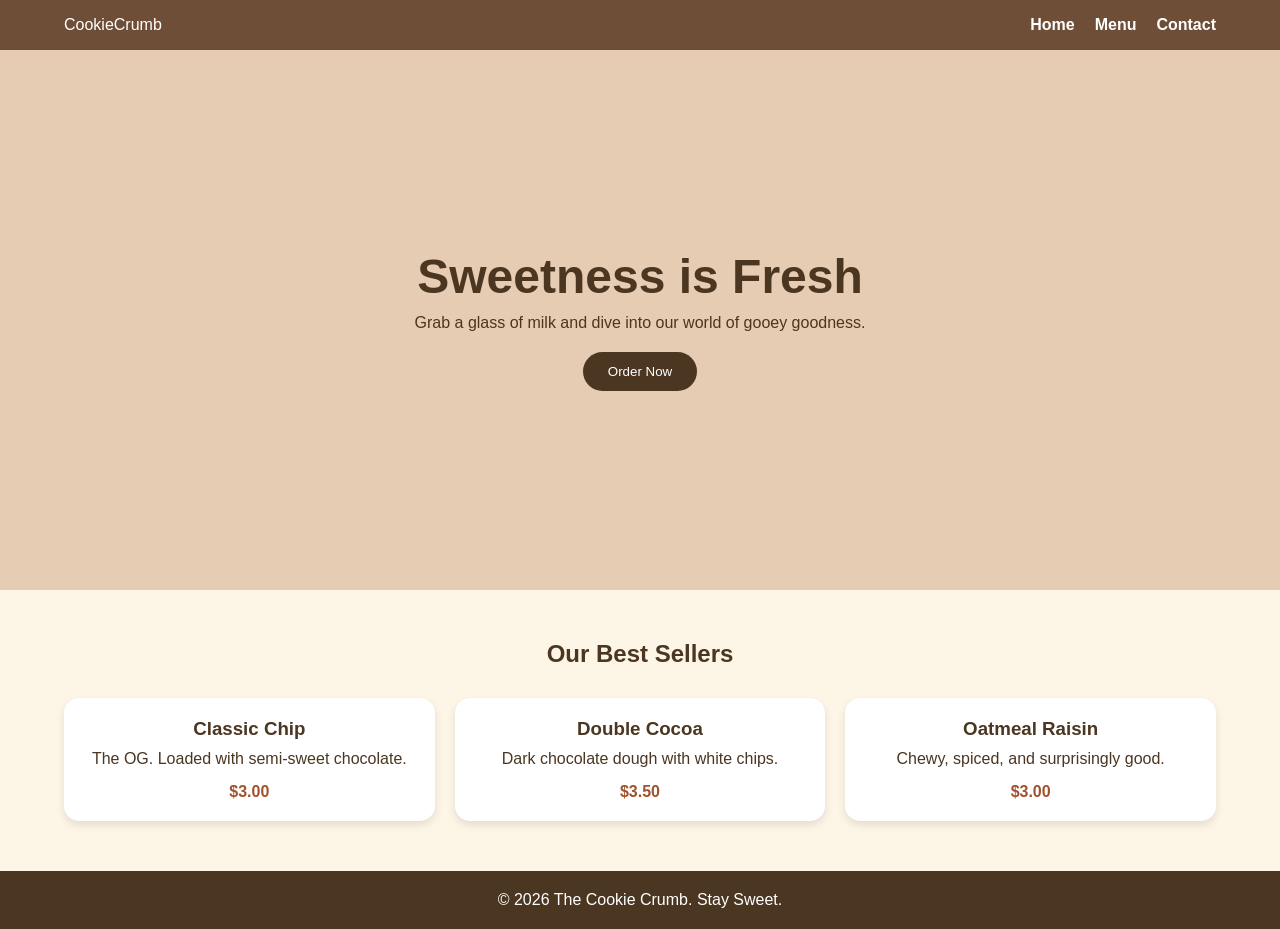
==== index.html @ 7d32a81b "1" ====
<!DOCTYPE html>
<html lang="en">
<head>
    <meta charset="UTF-8">
    <meta name="viewport" content="width=device-width, initial-scale=1.0">
    <title>The Cookie Crumb | Baked Homemade</title>
    <link rel="stylesheet" href="style.css">
</head>
<body>

    <header>
        <nav>
            <div class="logo">CookieCrumb</div>
            <ul>
                <li><a href="#">Home</a></li>
                <li><a href="#menu">Menu</a></li>
                <li><a href="#contact">Contact</a></li>
            </ul>
        </nav>
    </header>

    <section class="hero">
        <h1>Sweetness is Fresh</h1>
        <p>Grab a glass of milk and dive into our world of gooey goodness.</p>
        
        <!-- WhatsApp Order Integration -->
        <a href="[https://wa.me/918310624104?text=Hi!%20My%20name%20is%20Manas%20Kulkarni%20and%20I'd%20like%20to%20order%20from%20The%20Cookie%20Crumb!%20](https://wa.me/91XXXXXXXXXX?text=Hi!%20My%20name%20is%20Manas%20Kulkarni%20and%20I'd%20like%20to%20order%20from%20The%20Cookie%20Crumb!%20)🍪" target="_blank" style="text-decoration: none;">
            <button id="orderBtn">Order Now</button>
        </a>
    </section>

    <section id="menu" class="menu-section">
        <h2>Our Best Sellers</h2>
        <div class="cookie-grid">
            <div class="cookie-card">
                <h3>Classic Chip</h3>
                <p>The OG. Loaded with semi-sweet chocolate.</p>
                <span>$3.00</span>
            </div>
            <div class="cookie-card">
                <h3>Double Cocoa</h3>
                <p>Dark chocolate dough with white chips.</p>
                <span>$3.50</span>
            </div>
            <div class="cookie-card">
                <h3>Oatmeal Raisin</h3>
                <p>Chewy, spiced, and surprisingly good.</p>
                <span>$3.00</span>
            </div>
        </div>
    </section>

    <footer id="contact">
        <p>&copy; 2026 The Cookie Crumb. Stay Sweet.</p>
    </footer>

    <script src="script.js"></script>
</body>
</html>
---- style.css ----
* {
    margin: 0;
    padding: 0;
    box-sizing: border-box;
    font-family: 'Segoe UI', Tahoma, Geneva, Verdana, sans-serif;
}

body {
    background-color: #fdf5e6; /* Old Lace Cream */
    color: #4b3621; /* Deep Brown */
}

/* Navigation */
header {
    background: #6f4e37;
    color: white;
    padding: 1rem 5%;
}

nav {
    display: flex;
    justify-content: space-between;
    align-items: center;
}

nav ul {
    display: flex;
    list-style: none;
}

nav ul li {
    margin-left: 20px;
}

nav ul li a {
    color: white;
    text-decoration: none;
    font-weight: bold;
}

/* Hero Section */
.hero {
    height: 60vh;
    display: flex;
    flex-direction: column;
    justify-content: center;
    align-items: center;
    text-align: center;
    background: #e6ccb2;
    padding: 20px;
}

.hero h1 {
    font-size: 3rem;
    margin-bottom: 10px;
}

button {
    margin-top: 20px;
    padding: 12px 25px;
    background-color: #4b3621;
    color: white;
    border: none;
    border-radius: 25px;
    cursor: pointer;
    transition: transform 0.2s;
}

button:hover {
    transform: scale(1.1);
}

/* Menu Grid */
.menu-section {
    padding: 50px 5%;
    text-align: center;
}

.cookie-grid {
    display: grid;
    grid-template-columns: repeat(auto-fit, minmax(250px, 1fr));
    gap: 20px;
    margin-top: 30px;
}

.cookie-card {
    background: white;
    padding: 20px;
    border-radius: 15px;
    box-shadow: 0 4px 8px rgba(0,0,0,0.1);
}

.cookie-card h3 {
    margin-bottom: 10px;
}

.cookie-card span {
    display: block;
    margin-top: 15px;
    font-weight: bold;
    color: #a0522d;
}

footer {
    text-align: center;
    padding: 20px;
    background: #4b3621;
    color: white;
}
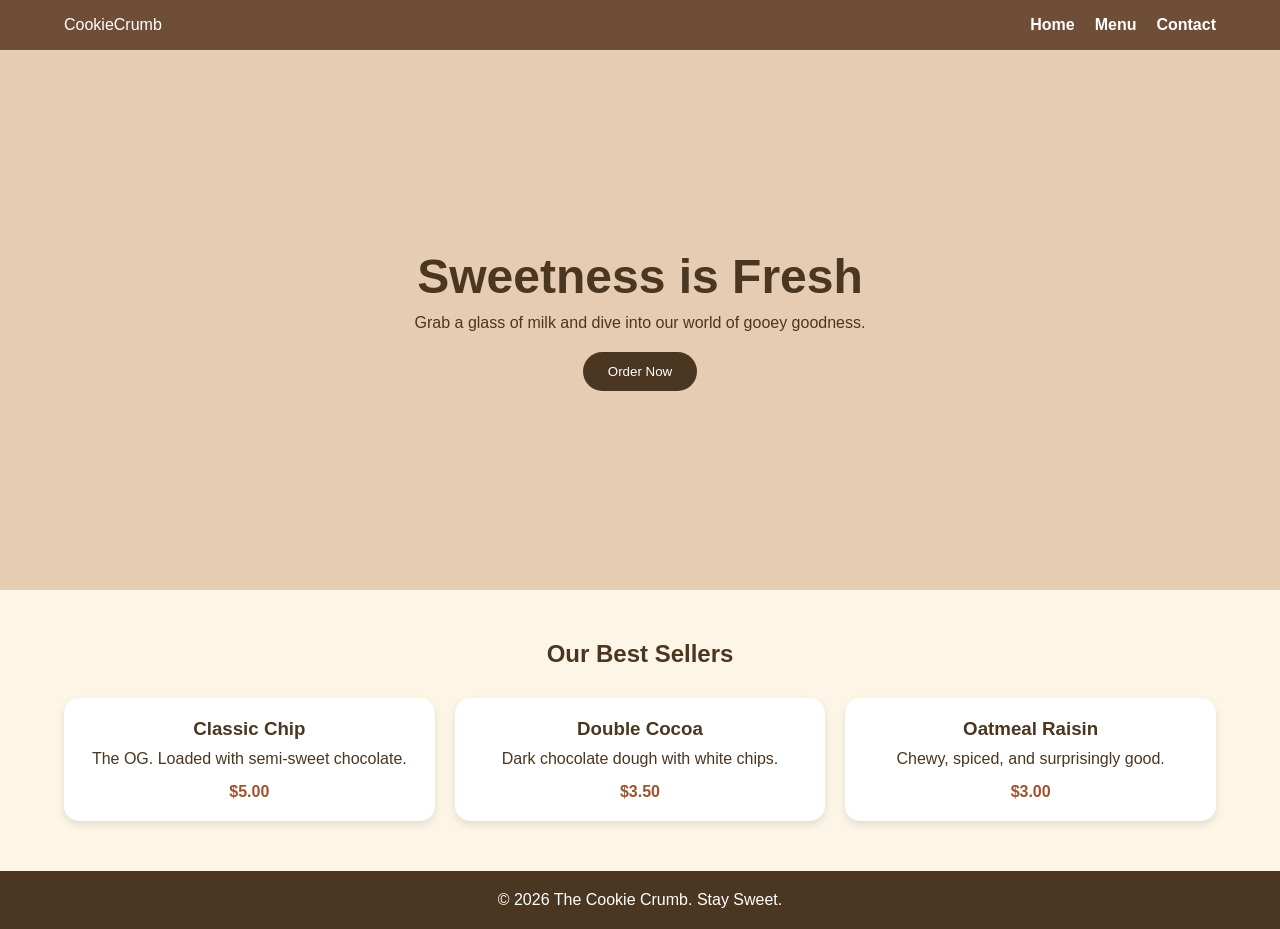
==== commit 9cb315fa: "Updated cookie prices for 2026" ====
--- a/index.html
+++ b/index.html
@@ -35,7 +35,7 @@
             <div class="cookie-card">
                 <h3>Classic Chip</h3>
                 <p>The OG. Loaded with semi-sweet chocolate.</p>
-                <span>$3.00</span>
+                <span>$5.00</span>
             </div>
             <div class="cookie-card">
                 <h3>Double Cocoa</h3>
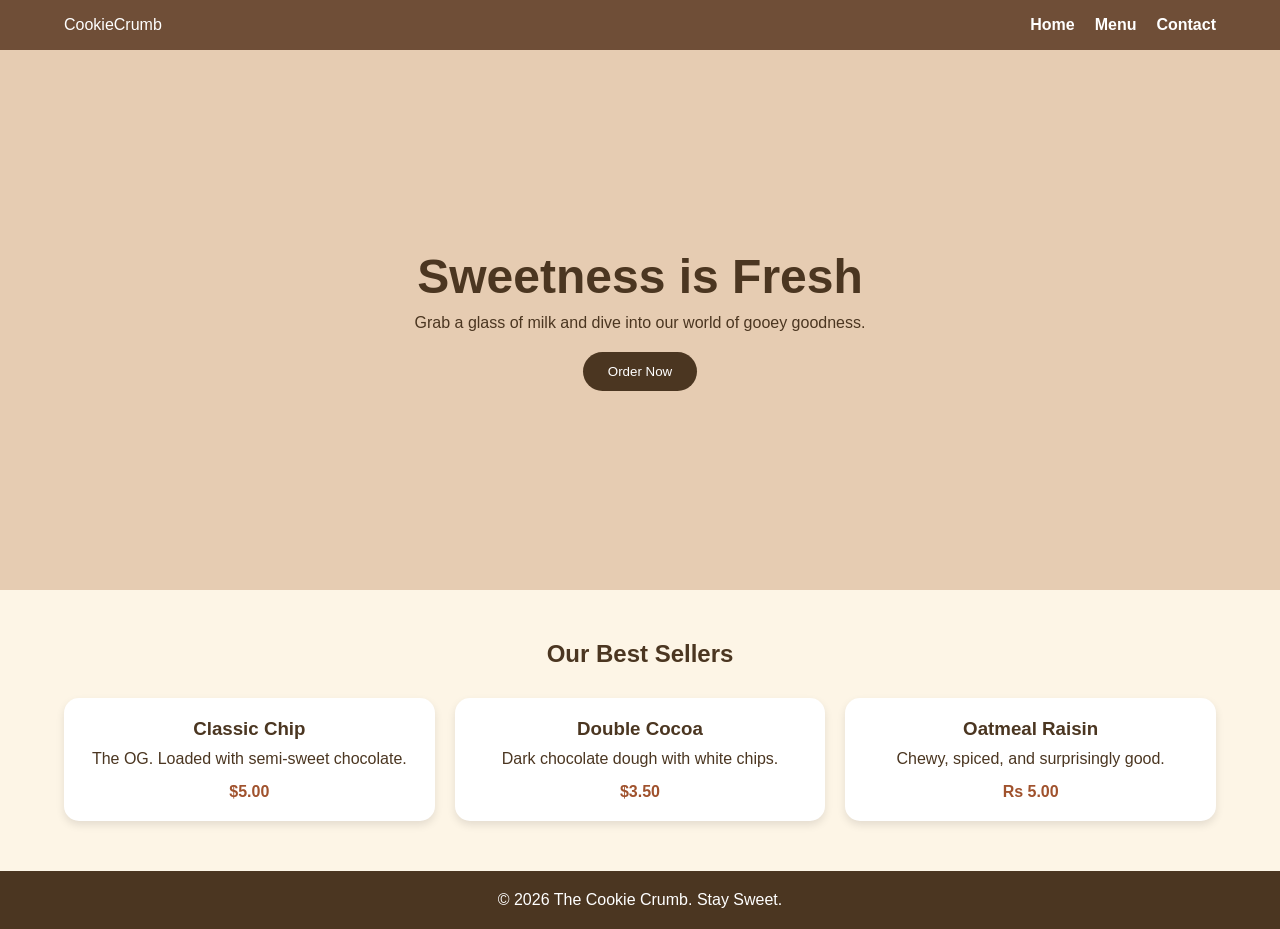
==== commit 29df8326: "Updated cookie prices" ====
--- a/index.html
+++ b/index.html
@@ -45,7 +45,7 @@
             <div class="cookie-card">
                 <h3>Oatmeal Raisin</h3>
                 <p>Chewy, spiced, and surprisingly good.</p>
-                <span>$3.00</span>
+                <span>Rs 5.00</span>
             </div>
         </div>
     </section>
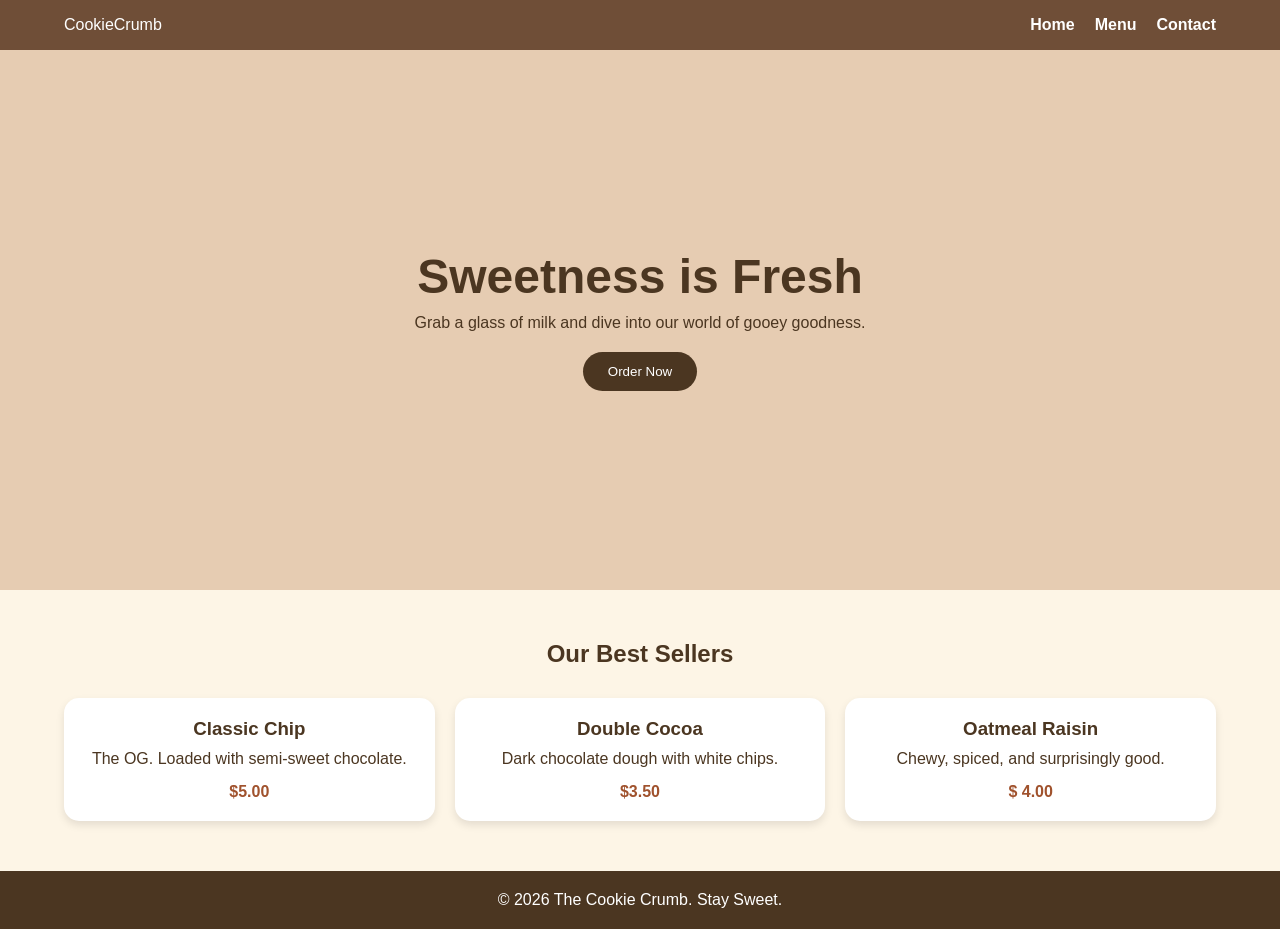
==== commit 50427898: "Updated Price 2027" ====
--- a/index.html
+++ b/index.html
@@ -45,7 +45,7 @@
             <div class="cookie-card">
                 <h3>Oatmeal Raisin</h3>
                 <p>Chewy, spiced, and surprisingly good.</p>
-                <span>Rs 5.00</span>
+                <span>$ 4.00</span>
             </div>
         </div>
     </section>
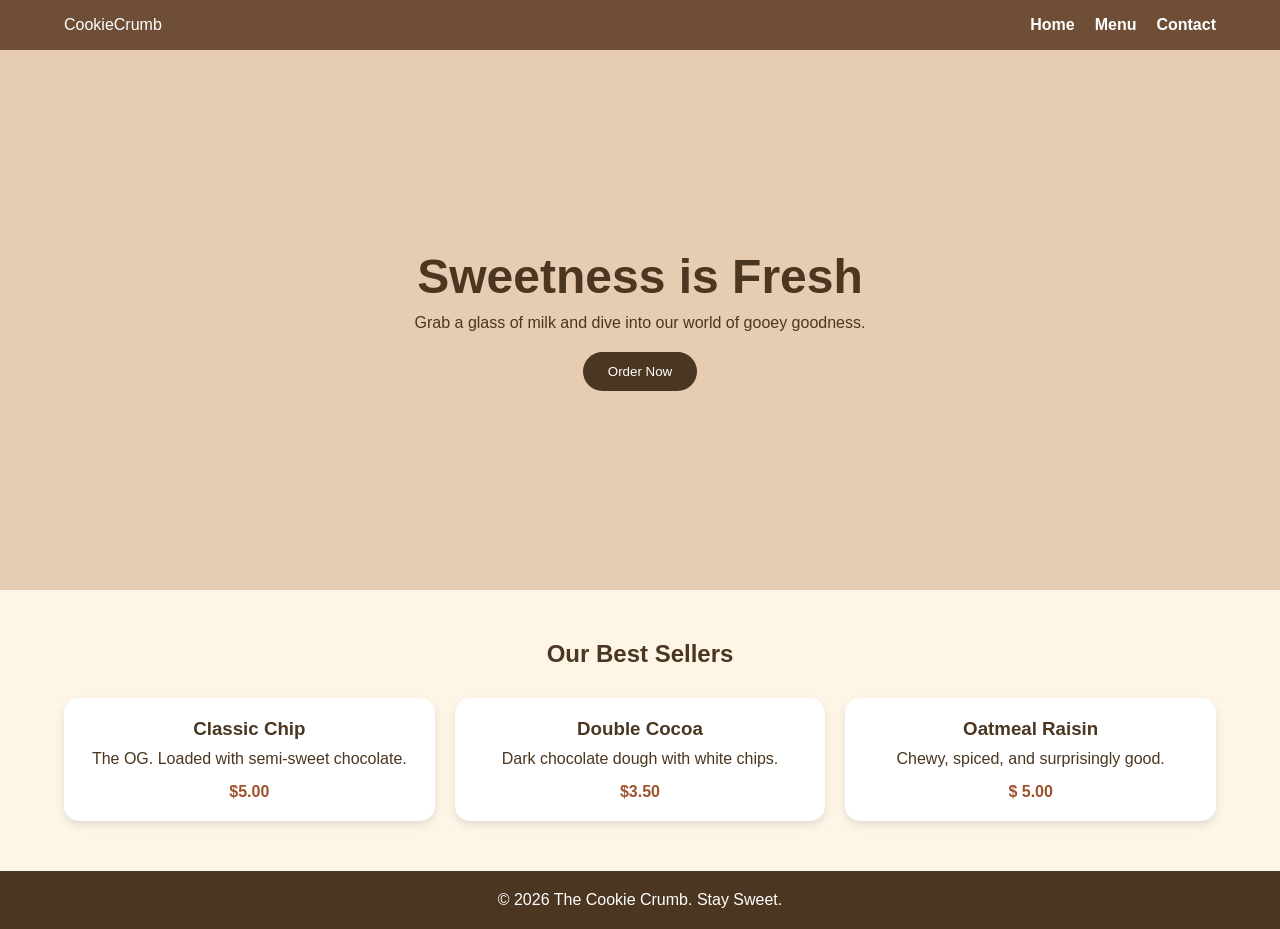
==== commit 005739d0: "Updated Cookie" ====
--- a/index.html
+++ b/index.html
@@ -45,7 +45,7 @@
             <div class="cookie-card">
                 <h3>Oatmeal Raisin</h3>
                 <p>Chewy, spiced, and surprisingly good.</p>
-                <span>$ 4.00</span>
+                <span>$ 5.00</span>
             </div>
         </div>
     </section>
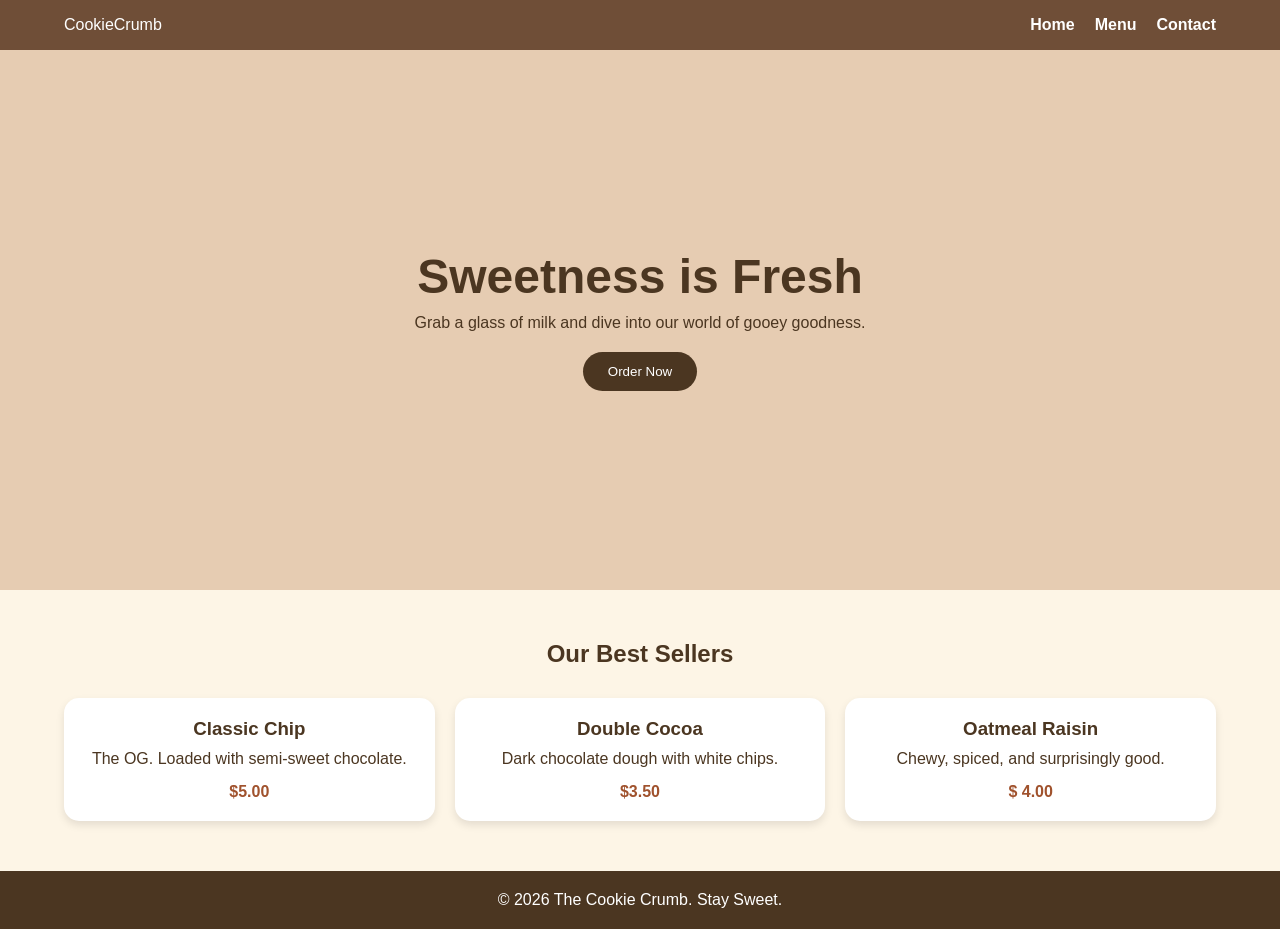
==== commit 8e6268c1: "Updated Cookie" ====
--- a/index.html
+++ b/index.html
@@ -45,7 +45,7 @@
             <div class="cookie-card">
                 <h3>Oatmeal Raisin</h3>
                 <p>Chewy, spiced, and surprisingly good.</p>
-                <span>$ 5.00</span>
+                <span>$ 4.00</span>
             </div>
         </div>
     </section>
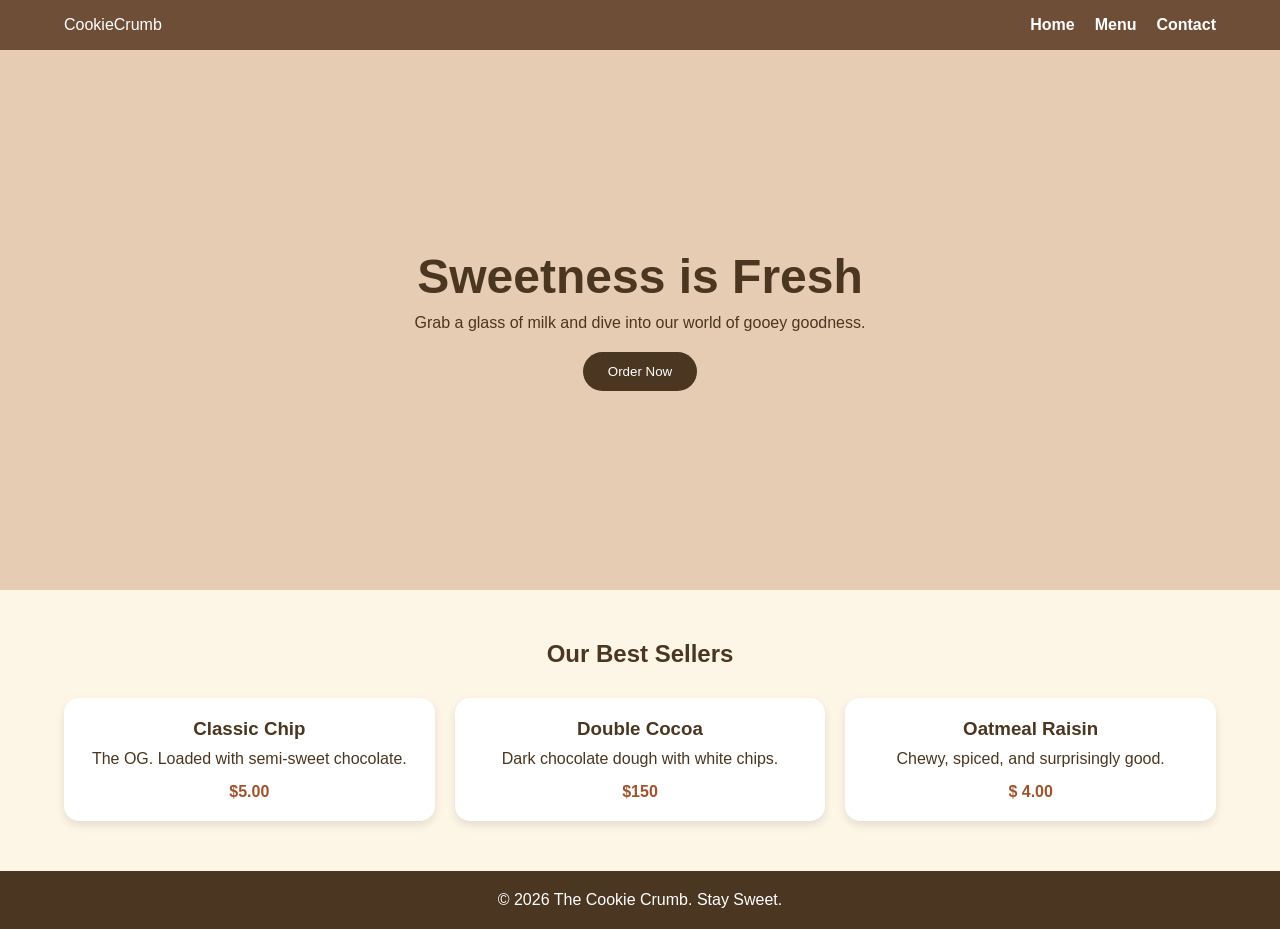
==== commit 031d5c85: "Updated Cookie" ====
--- a/index.html
+++ b/index.html
@@ -40,7 +40,7 @@
             <div class="cookie-card">
                 <h3>Double Cocoa</h3>
                 <p>Dark chocolate dough with white chips.</p>
-                <span>$3.50</span>
+                <span>$150</span>
             </div>
             <div class="cookie-card">
                 <h3>Oatmeal Raisin</h3>
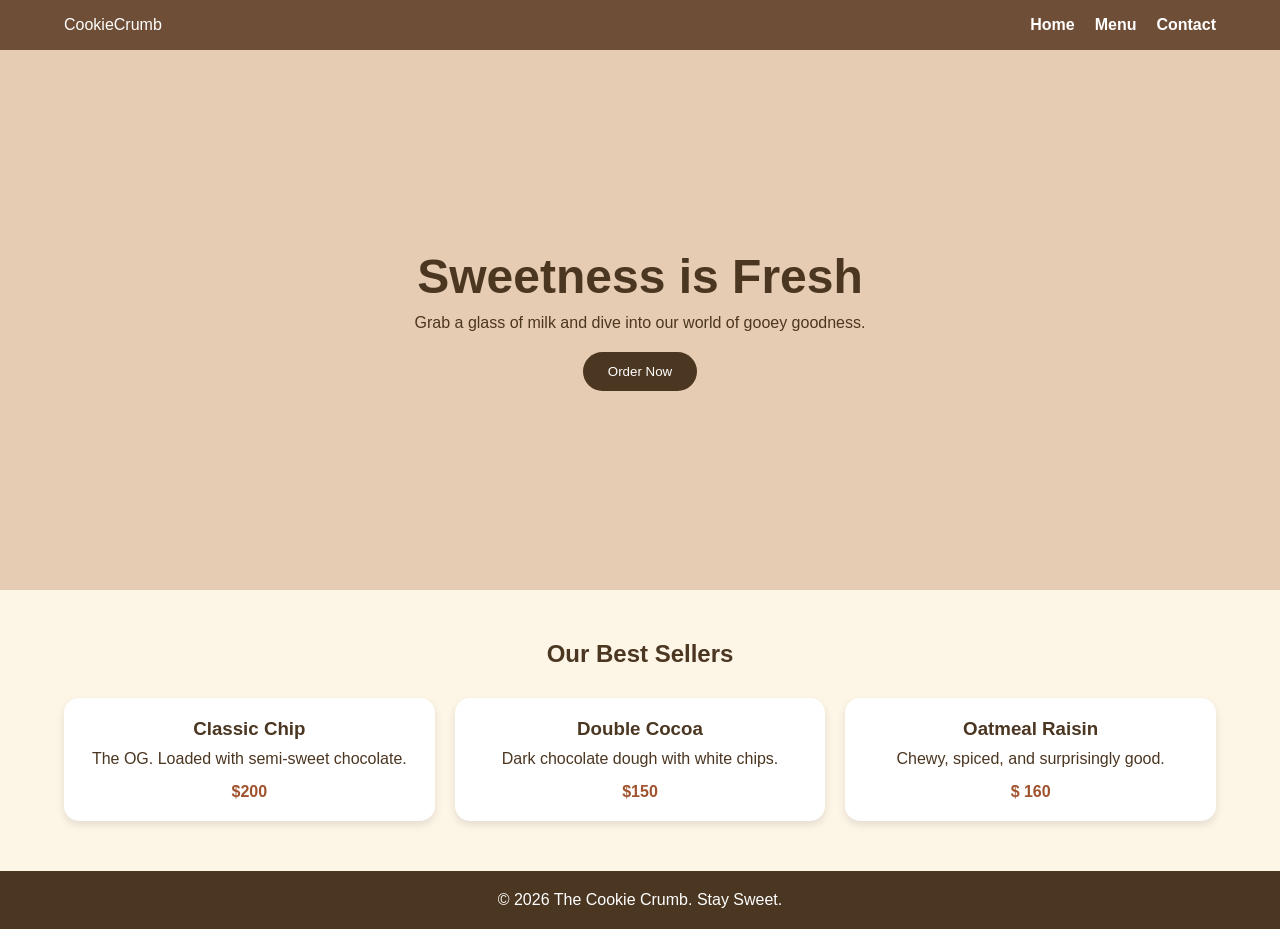
==== commit ac1a4085: "Updated Cookie" ====
--- a/index.html
+++ b/index.html
@@ -35,7 +35,7 @@
             <div class="cookie-card">
                 <h3>Classic Chip</h3>
                 <p>The OG. Loaded with semi-sweet chocolate.</p>
-                <span>$5.00</span>
+                <span>$200</span>
             </div>
             <div class="cookie-card">
                 <h3>Double Cocoa</h3>
@@ -45,7 +45,7 @@
             <div class="cookie-card">
                 <h3>Oatmeal Raisin</h3>
                 <p>Chewy, spiced, and surprisingly good.</p>
-                <span>$ 4.00</span>
+                <span>$ 160</span>
             </div>
         </div>
     </section>
